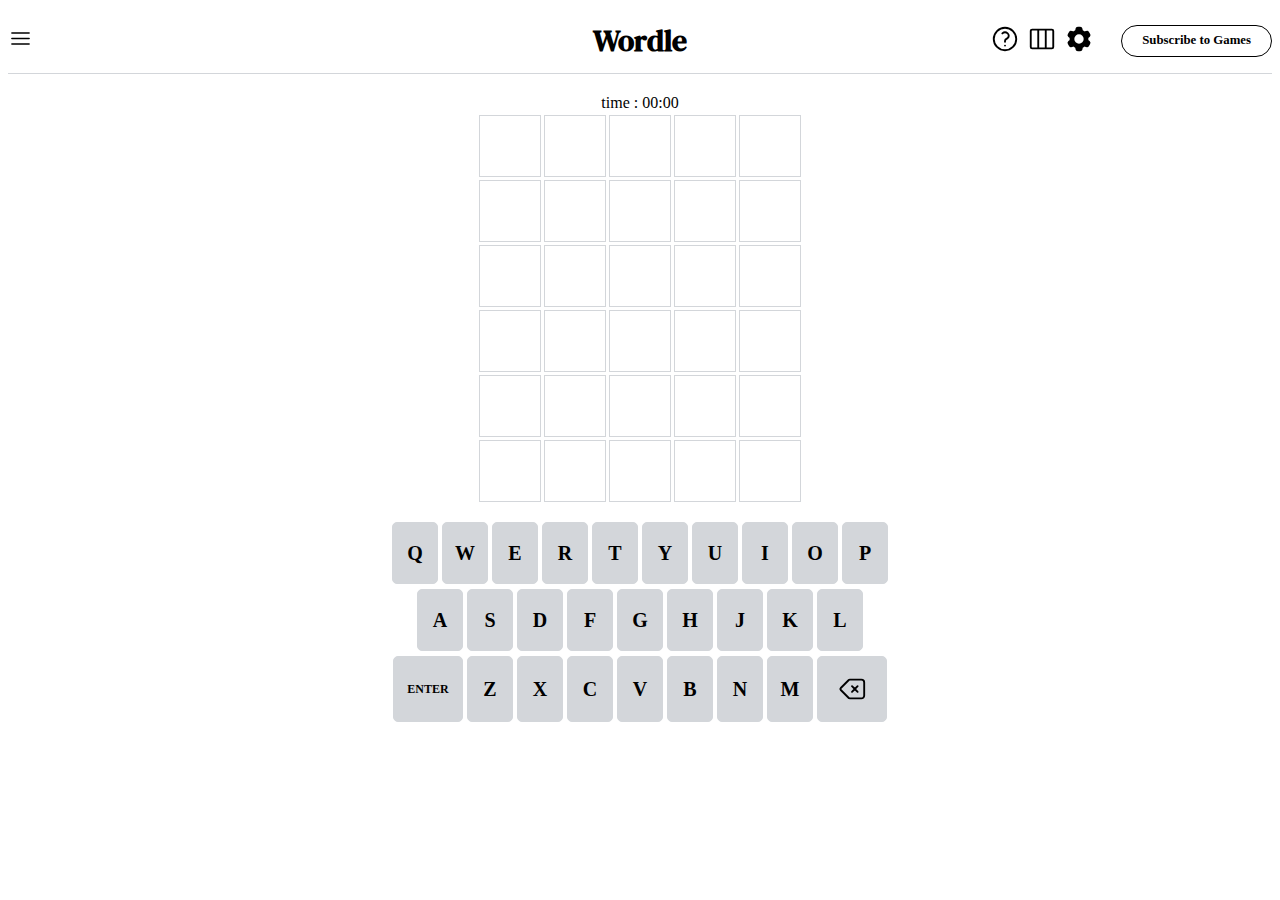
==== index.html @ 5a079283 "Initial commit" ====
<!DOCTYPE html>
<html lang="en">
  <head>
    <meta charset="UTF-8" />
    <meta name="viewport" content="width=device-width, initial-scale=1.0" />
    <title>Wordle</title>
    <link rel="stylesheet" href="css/styles.css" />
    <link rel="preconnect" href="https://fonts.googleapis.com" />
    <link rel="preconnect" href="https://fonts.gstatic.com" crossorigin />
    <link
      href="https://fonts.googleapis.com/css2?family=DM+Serif+Text:ital@0;1&display=swap"
      rel="stylesheet"
    />
  </head>

  <body>
    <header>
      <div class="menu-left"><img src="assets/menu.svg" /></div>
      <div class="title">Wordle</div>
      <div class="menu-right">
        <div><img src="assets/question.svg" /></div>
        <div><img src="assets/rank.svg" /></div>
        <div><img src="assets/cog.svg" /></div>
        <div class="subscribe">Subscribe to Games</div>
      </div>
    </header>

    <main>
      <div class="timer">time : 00:00</div>
      <div class="board-row row-0">
        <div class="board-block" data-index="00"></div>
        <div class="board-block" data-index="01"></div>
        <div class="board-block" data-index="02"></div>
        <div class="board-block" data-index="03"></div>
        <div class="board-block" data-index="04"></div>
      </div>
      <div class="board-row row-1">
        <div class="board-block" data-index="10"></div>
        <div class="board-block" data-index="11"></div>
        <div class="board-block" data-index="12"></div>
        <div class="board-block" data-index="13"></div>
        <div class="board-block" data-index="14"></div>
      </div>
      <div class="board-row row-2">
        <div class="board-block" data-index="20"></div>
        <div class="board-block" data-index="21"></div>
        <div class="board-block" data-index="22"></div>
        <div class="board-block" data-index="23"></div>
        <div class="board-block" data-index="24"></div>
      </div>
      <div class="board-row row-3">
        <div class="board-block" data-index="30"></div>
        <div class="board-block" data-index="31"></div>
        <div class="board-block" data-index="32"></div>
        <div class="board-block" data-index="33"></div>
        <div class="board-block" data-index="34"></div>
      </div>
      <div class="board-row row-4">
        <div class="board-block" data-index="40"></div>
        <div class="board-block" data-index="41"></div>
        <div class="board-block" data-index="42"></div>
        <div class="board-block" data-index="43"></div>
        <div class="board-block" data-index="44"></div>
      </div>
      <div class="board-row row-5">
        <div class="board-block" data-index="50"></div>
        <div class="board-block" data-index="51"></div>
        <div class="board-block" data-index="52"></div>
        <div class="board-block" data-index="53"></div>
        <div class="board-block" data-index="54"></div>
      </div>
    </main>

    <footer>
      <div class="key-row row-0">
        <div class="key-block" data-key="Q">Q</div>
        <div class="key-block" data-key="W">W</div>
        <div class="key-block" data-key="E">E</div>
        <div class="key-block" data-key="R">R</div>
        <div class="key-block" data-key="T">T</div>
        <div class="key-block" data-key="Y">Y</div>
        <div class="key-block" data-key="U">U</div>
        <div class="key-block" data-key="I">I</div>
        <div class="key-block" data-key="O">O</div>
        <div class="key-block" data-key="P">P</div>
      </div>
      <div class="key-row row-1">
        <div class="key-block" data-key="A">A</div>
        <div class="key-block" data-key="S">S</div>
        <div class="key-block" data-key="D">D</div>
        <div class="key-block" data-key="F">F</div>
        <div class="key-block" data-key="G">G</div>
        <div class="key-block" data-key="H">H</div>
        <div class="key-block" data-key="J">J</div>
        <div class="key-block" data-key="K">K</div>
        <div class="key-block" data-key="L">L</div>
      </div>
      <div class="key-row row-2">
        <div class="key-block-wide" data-key="ENTER">ENTER</div>
        <div class="key-block-last" data-key="Z">Z</div>
        <div class="key-block-last" data-key="X">X</div>
        <div class="key-block-last" data-key="C">C</div>
        <div class="key-block-last" data-key="V">V</div>
        <div class="key-block-last" data-key="B">B</div>
        <div class="key-block-last" data-key="N">N</div>
        <div class="key-block-last" data-key="M">M</div>
        <div class="key-block-wide" data-key="BACKSPACE">
          <img src="assets/backspace.svg" />
        </div>
      </div>
    </footer>
  </body>
</html>
---- css/styles.css ----
@import "reset.css";
@import "header.css";
@import "footer.css";
@import "main.css";
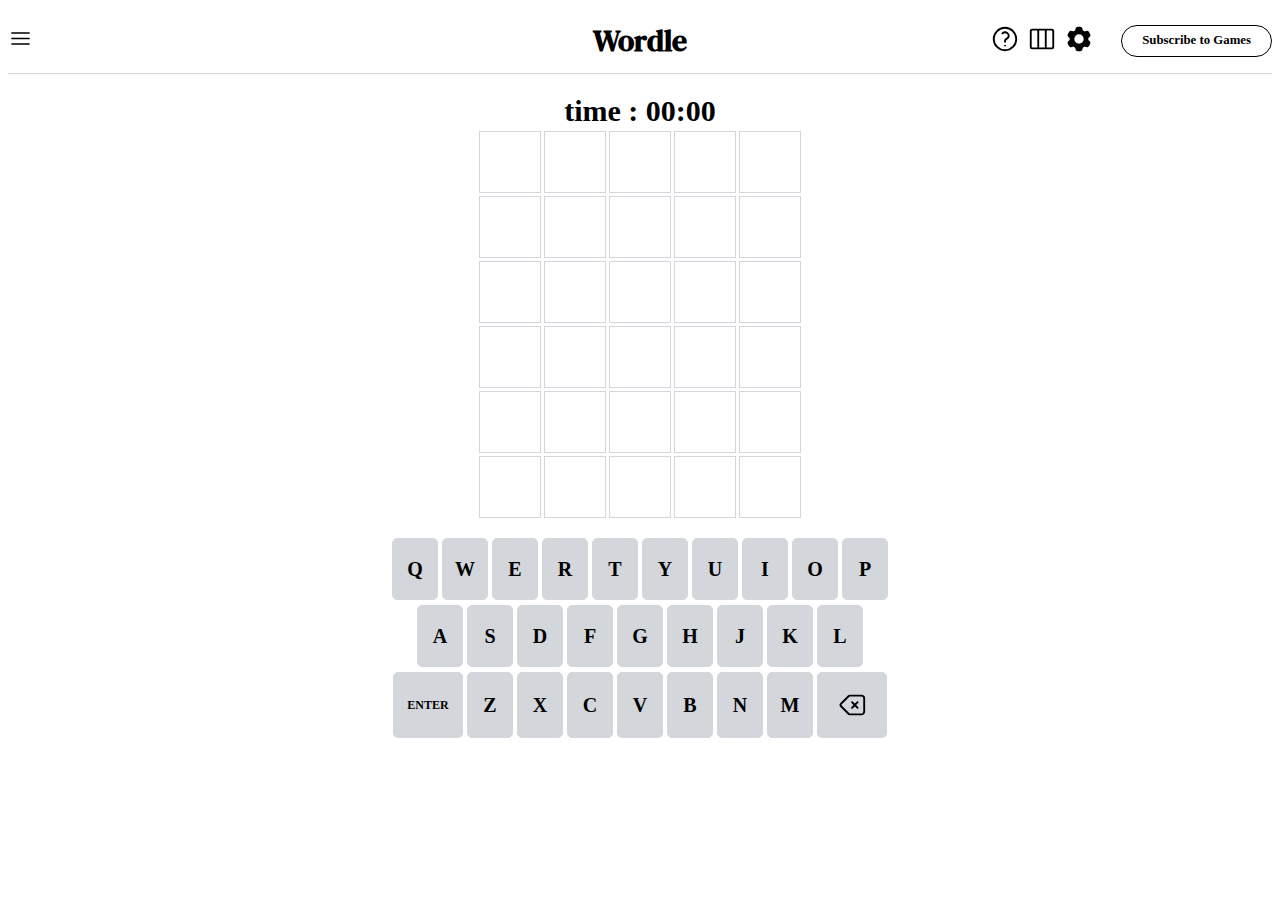
==== commit 92ce74ca: "위에 한줄 만듦" ====
--- a/index.html
+++ b/index.html
@@ -109,5 +109,7 @@
         </div>
       </div>
     </footer>
+
+    <script src="js/index.js"></script>
   </body>
 </html>
